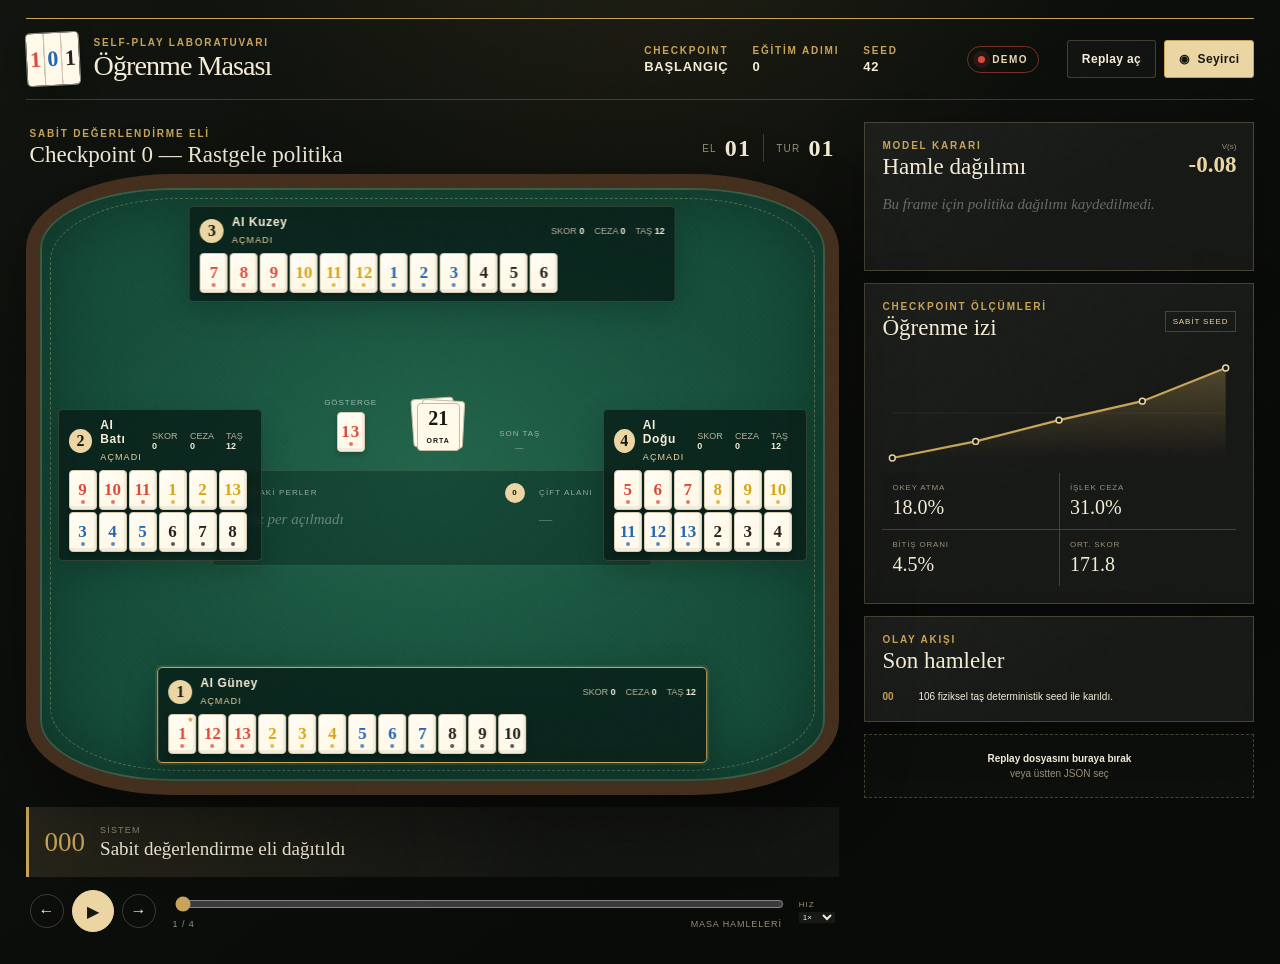
==== viewer/index.html @ 7d92582c "feat(viewer): add replay studio and video export" ====
<!doctype html>
<html lang="tr">
  <head>
    <meta charset="UTF-8" />
    <meta name="viewport" content="width=device-width, initial-scale=1.0" />
    <meta
      name="description"
      content="AI Okey checkpoint gelişimini sabit eller ve deterministik replay'lerle izleyin."
    />
    <title>AI Okey — Öğrenme Masası</title>
    <link rel="stylesheet" href="./styles.css" />
  </head>
  <body>
    <div class="grain" aria-hidden="true"></div>
    <main class="app-shell">
      <header class="broadcast-bar">
        <div class="brand-lockup">
          <div class="brand-mark" aria-hidden="true">
            <span>1</span><span>0</span><span>1</span>
          </div>
          <div>
            <p class="eyebrow">SELF-PLAY LABORATUVARI</p>
            <h1>Öğrenme Masası</h1>
          </div>
        </div>

        <div class="broadcast-meta" aria-label="Replay bilgileri">
          <div>
            <span class="meta-label">CHECKPOINT</span>
            <strong id="checkpointLabel">BAŞLANGIÇ</strong>
          </div>
          <div>
            <span class="meta-label">EĞİTİM ADIMI</span>
            <strong id="trainingStep">0</strong>
          </div>
          <div>
            <span class="meta-label">SEED</span>
            <strong id="seedLabel">—</strong>
          </div>
          <div class="live-pill">
            <span class="live-dot" aria-hidden="true"></span>
            <span id="replayStatus">DEMO</span>
          </div>
        </div>

        <div class="header-actions">
          <label class="file-button" for="replayFile">
            Replay aç
            <input id="replayFile" type="file" accept=".json,application/json" />
          </label>
          <button id="spectatorToggle" class="icon-button" type="button" aria-pressed="true">
            <span aria-hidden="true">◉</span>
            Seyirci
          </button>
        </div>
      </header>

      <section class="stage-grid">
        <section class="table-stage" aria-label="101 Okey masası">
          <div class="stage-heading">
            <div>
              <p class="eyebrow">SABİT DEĞERLENDİRME ELİ</p>
              <h2 id="episodeTitle">Model gelişim replay’i</h2>
            </div>
            <div class="turn-stamp">
              <span>EL</span>
              <strong id="roundLabel">01</strong>
              <i></i>
              <span>TUR</span>
              <strong id="turnLabel">01</strong>
            </div>
          </div>

          <div id="okeyTable" class="okey-table">
            <div class="table-stitch" aria-hidden="true"></div>
            <div class="seat seat-north" data-seat="2"></div>
            <div class="seat seat-east" data-seat="3"></div>
            <div class="seat seat-south" data-seat="0"></div>
            <div class="seat seat-west" data-seat="1"></div>

            <div class="table-center">
              <div class="round-context">
                <div class="context-tile">
                  <span>GÖSTERGE</span>
                  <div id="indicatorTile"></div>
                </div>
                <div class="stock-stack" aria-label="Ortadaki taş sayısı">
                  <i></i><i></i><i></i>
                  <strong id="stockCount">—</strong>
                  <span>ORTA</span>
                </div>
                <div class="context-tile">
                  <span>SON TAŞ</span>
                  <div id="discardTile"></div>
                </div>
              </div>

              <div class="table-layout">
                <section>
                  <div class="section-label">
                    <span>MASADAKİ PERLER</span>
                    <b id="meldCount">0</b>
                  </div>
                  <div id="tableMelds" class="meld-grid empty-state">
                    Henüz per açılmadı
                  </div>
                </section>
                <section class="pair-section">
                  <div class="section-label">
                    <span>ÇİFT ALANI</span>
                    <b id="pairCount">0</b>
                  </div>
                  <div id="pairArea" class="pair-grid empty-state">—</div>
                </section>
              </div>
            </div>
          </div>

          <div class="action-ribbon">
            <div class="action-index" id="actionIndex">000</div>
            <div>
              <p id="actionActor">Sistem</p>
              <h3 id="actionNarration">Replay yükleniyor…</h3>
            </div>
            <div id="actionPenalty" class="penalty-chip hidden">+101 CEZA</div>
          </div>

          <div class="transport">
            <button id="previousFrame" type="button" aria-label="Önceki hamle">←</button>
            <button id="playPause" class="play-button" type="button" aria-label="Oynat">
              <span id="playIcon">▶</span>
            </button>
            <button id="nextFrame" type="button" aria-label="Sonraki hamle">→</button>
            <div class="timeline-wrap">
              <input
                id="timeline"
                type="range"
                min="0"
                max="0"
                value="0"
                aria-label="Replay zaman çizgisi"
              />
              <div class="timeline-meta">
                <span id="frameCounter">1 / 1</span>
                <span id="phaseLabel">DAĞITIM</span>
              </div>
            </div>
            <label class="speed-control">
              <span>HIZ</span>
              <select id="playbackSpeed" aria-label="Oynatma hızı">
                <option value="1600">0.5×</option>
                <option value="900" selected>1×</option>
                <option value="450">2×</option>
                <option value="220">4×</option>
              </select>
            </label>
          </div>
        </section>

        <aside class="analysis-rail" aria-label="Model analizi">
          <section class="rail-card decision-card">
            <div class="rail-title">
              <div>
                <p class="eyebrow">MODEL KARARI</p>
                <h2>Hamle dağılımı</h2>
              </div>
              <div class="value-badge">
                <span>V(s)</span>
                <strong id="stateValue">0.00</strong>
              </div>
            </div>
            <div id="candidateList" class="candidate-list"></div>
          </section>

          <section class="rail-card metric-card">
            <div class="rail-title">
              <div>
                <p class="eyebrow">CHECKPOINT ÖLÇÜMLERİ</p>
                <h2>Öğrenme izi</h2>
              </div>
              <span class="metric-delta" id="metricDelta">SABİT SEED</span>
            </div>
            <svg
              id="metricChart"
              class="metric-chart"
              viewBox="0 0 480 150"
              role="img"
              aria-label="Checkpoint performans grafiği"
            ></svg>
            <div class="metric-grid">
              <div>
                <span>OKEY ATMA</span>
                <strong id="okeyDiscardMetric">—</strong>
              </div>
              <div>
                <span>İŞLEK CEZA</span>
                <strong id="playablePenaltyMetric">—</strong>
              </div>
              <div>
                <span>BİTİŞ ORANI</span>
                <strong id="finishRateMetric">—</strong>
              </div>
              <div>
                <span>ORT. SKOR</span>
                <strong id="averageScoreMetric">—</strong>
              </div>
            </div>
          </section>

          <section class="rail-card event-card">
            <div class="rail-title">
              <div>
                <p class="eyebrow">OLAY AKIŞI</p>
                <h2>Son hamleler</h2>
              </div>
            </div>
            <ol id="eventLog" class="event-log"></ol>
          </section>

          <section id="dropZone" class="drop-zone" tabindex="0">
            <strong>Replay dosyasını buraya bırak</strong>
            <span>veya üstten JSON seç</span>
          </section>
        </aside>
      </section>
    </main>

    <template id="tileTemplate">
      <div class="okey-tile">
        <span class="tile-number"></span>
        <i class="tile-mark"></i>
      </div>
    </template>
    <script src="./app.js"></script>
  </body>
</html>
---- viewer/styles.css ----
:root {
  color-scheme: dark;
  --ink: #171711;
  --paper: #f4ecd7;
  --ivory: #fff9e9;
  --baize: #154d3a;
  --baize-deep: #0b3026;
  --baize-light: #247059;
  --brass: #c8a45a;
  --brass-pale: #ead5a3;
  --red: #d94a3d;
  --yellow: #d5a616;
  --blue: #2566b1;
  --black: #22221f;
  --muted: #998f79;
  --panel: #171916;
  --line: rgba(234, 213, 163, 0.22);
  --shadow: 0 24px 70px rgba(0, 0, 0, 0.38);
  --display: "Bodoni 72", "Bodoni MT", Georgia, serif;
  --body: Bahnschrift, "Trebuchet MS", sans-serif;
}

* {
  box-sizing: border-box;
}

html {
  min-width: 320px;
  background: #0b0d0b;
}

body {
  min-height: 100vh;
  margin: 0;
  color: var(--paper);
  background:
    radial-gradient(circle at 50% -20%, rgba(200, 164, 90, 0.12), transparent 36%),
    linear-gradient(145deg, #11140f 0%, #090b09 72%);
  font-family: var(--body);
}

button,
select,
input {
  font: inherit;
}

button,
.file-button {
  color: inherit;
}

button {
  cursor: pointer;
}

.grain {
  position: fixed;
  inset: 0;
  z-index: 10;
  pointer-events: none;
  opacity: 0.12;
  background-image: url("data:image/svg+xml,%3Csvg viewBox='0 0 180 180' xmlns='http://www.w3.org/2000/svg'%3E%3Cfilter id='n'%3E%3CfeTurbulence type='fractalNoise' baseFrequency='.85' numOctaves='3' stitchTiles='stitch'/%3E%3C/filter%3E%3Crect width='100%25' height='100%25' filter='url(%23n)' opacity='.32'/%3E%3C/svg%3E");
  mix-blend-mode: soft-light;
}

.app-shell {
  width: min(1920px, 100%);
  min-height: 100vh;
  margin: 0 auto;
  padding: 18px clamp(14px, 2vw, 34px) 32px;
}

.broadcast-bar {
  display: grid;
  grid-template-columns: minmax(260px, 1fr) auto auto;
  align-items: center;
  gap: 28px;
  min-height: 82px;
  border-top: 1px solid var(--brass);
  border-bottom: 1px solid var(--line);
}

.brand-lockup,
.broadcast-meta,
.header-actions,
.rail-title,
.stage-heading,
.turn-stamp,
.action-ribbon,
.transport,
.section-label {
  display: flex;
  align-items: center;
}

.brand-lockup {
  gap: 14px;
}

.brand-mark {
  display: grid;
  grid-template-columns: repeat(3, 1fr);
  width: 54px;
  height: 54px;
  overflow: hidden;
  color: var(--ink);
  border: 1px solid rgba(255, 249, 233, 0.52);
  border-radius: 5px;
  box-shadow: 0 7px 20px rgba(0, 0, 0, 0.28);
  transform: rotate(-3deg);
}

.brand-mark span {
  display: grid;
  place-items: center;
  color: var(--red);
  background: var(--ivory);
  font-family: var(--display);
  font-size: 22px;
  font-weight: 800;
}

.brand-mark span:nth-child(2) {
  color: var(--blue);
  border-inline: 1px solid #cabfa8;
}

.brand-mark span:nth-child(3) {
  color: var(--black);
}

.eyebrow,
.meta-label {
  margin: 0;
  color: var(--brass);
  font-size: 10px;
  font-weight: 700;
  letter-spacing: 0.18em;
}

h1,
h2,
h3,
p {
  margin-top: 0;
}

.brand-lockup h1 {
  margin: 2px 0 0;
  font-family: var(--display);
  font-size: clamp(24px, 2.2vw, 38px);
  font-weight: 500;
  letter-spacing: -0.035em;
}

.broadcast-meta {
  gap: 24px;
}

.broadcast-meta > div:not(.live-pill) {
  display: grid;
  gap: 3px;
  min-width: 80px;
}

.broadcast-meta strong {
  font-size: 13px;
  letter-spacing: 0.06em;
}

.live-pill {
  display: flex;
  align-items: center;
  gap: 7px;
  padding: 7px 10px;
  color: #ecd8b3;
  border: 1px solid rgba(217, 74, 61, 0.52);
  border-radius: 999px;
  font-size: 10px;
  font-weight: 800;
  letter-spacing: 0.14em;
}

.live-dot {
  width: 7px;
  height: 7px;
  border-radius: 50%;
  background: var(--red);
  box-shadow: 0 0 0 5px rgba(217, 74, 61, 0.12);
  animation: livePulse 1.8s ease-in-out infinite;
}

.header-actions {
  justify-content: end;
  gap: 8px;
}

.file-button,
.icon-button {
  display: inline-flex;
  align-items: center;
  gap: 8px;
  min-height: 38px;
  padding: 0 14px;
  border: 1px solid var(--line);
  border-radius: 3px;
  background: rgba(255, 255, 255, 0.025);
  font-size: 12px;
  font-weight: 700;
  letter-spacing: 0.03em;
  transition: 160ms ease;
}

.file-button:hover,
.icon-button:hover,
.icon-button[aria-pressed="true"] {
  color: var(--ink);
  border-color: var(--brass);
  background: var(--brass-pale);
}

.file-button input {
  position: absolute;
  width: 1px;
  height: 1px;
  opacity: 0;
}

.stage-grid {
  display: grid;
  grid-template-columns: minmax(0, 1fr) minmax(310px, 390px);
  gap: clamp(16px, 2vw, 30px);
  padding-top: 22px;
}

.table-stage {
  min-width: 0;
}

.stage-heading {
  justify-content: space-between;
  min-height: 52px;
  padding-inline: 4px;
}

.stage-heading h2,
.rail-title h2 {
  margin: 3px 0 0;
  font-family: var(--display);
  font-size: 23px;
  font-weight: 500;
}

.turn-stamp {
  gap: 8px;
  color: var(--muted);
  font-size: 10px;
  letter-spacing: 0.12em;
}

.turn-stamp strong {
  color: var(--paper);
  font-family: var(--display);
  font-size: 24px;
}

.turn-stamp i {
  width: 1px;
  height: 28px;
  margin-inline: 4px;
  background: var(--line);
}

.okey-table {
  position: relative;
  min-height: clamp(570px, 69vh, 760px);
  overflow: hidden;
  border: 14px solid #442f1e;
  border-radius: 18% / 12%;
  background:
    radial-gradient(ellipse at 50% 48%, rgba(50, 126, 95, 0.48), transparent 62%),
    repeating-linear-gradient(45deg, rgba(255, 255, 255, 0.012) 0 1px, transparent 1px 4px),
    var(--baize);
  box-shadow:
    inset 0 0 0 2px rgba(234, 213, 163, 0.2),
    inset 0 0 80px rgba(0, 0, 0, 0.42),
    var(--shadow);
}

.table-stitch {
  position: absolute;
  inset: 10px;
  pointer-events: none;
  border: 1px dashed rgba(234, 213, 163, 0.3);
  border-radius: 17% / 11%;
}

.seat {
  position: absolute;
  z-index: 2;
  display: grid;
  gap: 6px;
  min-width: 160px;
  padding: 8px 10px;
  border: 1px solid rgba(234, 213, 163, 0.17);
  border-radius: 5px;
  background: rgba(8, 28, 22, 0.78);
  box-shadow: 0 10px 28px rgba(0, 0, 0, 0.18);
  backdrop-filter: blur(4px);
}

.seat.active {
  border-color: var(--brass);
  box-shadow:
    0 0 0 2px rgba(200, 164, 90, 0.15),
    0 12px 34px rgba(0, 0, 0, 0.3);
}

.seat-north {
  top: 18px;
  left: 50%;
  width: min(62%, 660px);
  transform: translateX(-50%);
}

.seat-south {
  bottom: 18px;
  left: 50%;
  width: min(70%, 740px);
  transform: translateX(-50%);
}

.seat-west {
  top: 50%;
  left: 18px;
  width: min(26%, 245px);
  transform: translateY(-50%);
}

.seat-east {
  top: 50%;
  right: 18px;
  width: min(26%, 245px);
  transform: translateY(-50%);
}

.seat-heading {
  display: flex;
  align-items: center;
  justify-content: space-between;
  gap: 10px;
}

.seat-identity {
  display: flex;
  align-items: center;
  gap: 8px;
}

.seat-number {
  display: grid;
  place-items: center;
  width: 24px;
  height: 24px;
  color: var(--ink);
  border-radius: 50%;
  background: var(--brass-pale);
  font-family: var(--display);
  font-weight: 800;
}

.seat h3 {
  margin: 0;
  font-size: 12px;
  letter-spacing: 0.05em;
}

.seat-mode {
  color: var(--brass-pale);
  font-size: 9px;
  letter-spacing: 0.12em;
}

.seat-stats {
  display: flex;
  gap: 10px;
  color: #b9b19d;
  font-size: 9px;
}

.seat-stats strong {
  color: var(--paper);
}

.rack {
  display: flex;
  flex-wrap: wrap;
  gap: 2px;
  min-height: 36px;
}

.rack.concealed {
  overflow: hidden;
  flex-wrap: nowrap;
}

.tile-back {
  width: 19px;
  height: 30px;
  border: 1px solid rgba(234, 213, 163, 0.42);
  border-radius: 3px;
  background:
    linear-gradient(135deg, transparent 35%, rgba(234, 213, 163, 0.22) 35% 50%, transparent 50%),
    #203f34;
}

.table-center {
  position: absolute;
  inset: 144px clamp(170px, 22%, 270px) 150px;
  z-index: 1;
  display: grid;
  align-content: center;
  gap: 18px;
}

.round-context {
  display: flex;
  align-items: end;
  justify-content: center;
  gap: 30px;
}

.context-tile {
  display: grid;
  justify-items: center;
  gap: 5px;
  color: rgba(255, 255, 255, 0.55);
  font-size: 8px;
  letter-spacing: 0.12em;
}

.stock-stack {
  position: relative;
  display: grid;
  place-items: center;
  width: 62px;
  height: 52px;
  color: var(--ink);
}

.stock-stack i {
  position: absolute;
  width: 43px;
  height: 48px;
  border: 1px solid #c7bca2;
  border-radius: 4px;
  background: var(--ivory);
}

.stock-stack i:nth-child(1) {
  transform: translate(-5px, -4px) rotate(-4deg);
}

.stock-stack i:nth-child(2) {
  transform: translate(4px, -2px) rotate(3deg);
}

.stock-stack i:nth-child(3) {
  transform: translateY(1px);
}

.stock-stack strong,
.stock-stack span {
  position: relative;
  z-index: 1;
}

.stock-stack strong {
  font-family: var(--display);
  font-size: 20px;
}

.stock-stack span {
  margin-top: -7px;
  font-size: 7px;
  font-weight: 900;
  letter-spacing: 0.14em;
}

.table-layout {
  display: grid;
  grid-template-columns: minmax(0, 1fr) minmax(100px, 0.3fr);
  gap: 14px;
  max-height: 265px;
  overflow: auto;
  padding: 12px;
  border: 1px solid rgba(234, 213, 163, 0.14);
  border-radius: 5px;
  background: rgba(5, 27, 20, 0.36);
  scrollbar-color: var(--brass) transparent;
}

.section-label {
  justify-content: space-between;
  margin-bottom: 8px;
  color: rgba(255, 255, 255, 0.54);
  font-size: 8px;
  letter-spacing: 0.14em;
}

.section-label b {
  display: grid;
  place-items: center;
  min-width: 20px;
  height: 20px;
  color: var(--ink);
  border-radius: 50%;
  background: var(--brass-pale);
}

.meld-grid,
.pair-grid {
  display: flex;
  flex-wrap: wrap;
  align-items: flex-start;
  gap: 9px;
}

.meld,
.pair {
  display: flex;
  gap: 2px;
  padding: 4px;
  border: 1px solid rgba(255, 255, 255, 0.08);
  border-radius: 4px;
  background: rgba(0, 0, 0, 0.13);
}

.empty-state {
  min-height: 42px;
  color: rgba(255, 255, 255, 0.35);
  font-family: var(--display);
  font-size: 15px;
  font-style: italic;
}

.okey-tile {
  position: relative;
  display: grid;
  place-items: center;
  width: 28px;
  height: 40px;
  color: var(--black);
  border: 1px solid #d9ccb2;
  border-radius: 4px;
  background:
    linear-gradient(140deg, rgba(255, 255, 255, 0.8), transparent 45%),
    var(--ivory);
  box-shadow:
    inset -2px -3px 0 rgba(111, 82, 39, 0.08),
    0 3px 4px rgba(0, 0, 0, 0.2);
  font-family: var(--display);
  font-size: 17px;
  font-weight: 800;
  transition: transform 180ms ease;
}

.rack .okey-tile:hover {
  z-index: 3;
  transform: translateY(-5px) rotate(-1deg);
}

.okey-tile.red {
  color: var(--red);
}

.okey-tile.yellow {
  color: var(--yellow);
}

.okey-tile.blue {
  color: var(--blue);
}

.okey-tile.black {
  color: var(--black);
}

.okey-tile.fake {
  color: var(--red);
  font-size: 12px;
}

.okey-tile.real-okey::after {
  content: "★";
  position: absolute;
  top: 1px;
  right: 2px;
  color: var(--brass);
  font-size: 7px;
}

.tile-mark {
  position: absolute;
  bottom: 5px;
  width: 4px;
  height: 4px;
  border-radius: 50%;
  background: currentColor;
  opacity: 0.75;
}

.action-ribbon {
  gap: 15px;
  min-height: 70px;
  margin-top: 12px;
  padding: 10px 16px;
  border-left: 3px solid var(--brass);
  background:
    linear-gradient(90deg, rgba(200, 164, 90, 0.1), transparent 64%),
    #131512;
}

.action-index {
  color: var(--brass);
  font-family: var(--display);
  font-size: 27px;
}

.action-ribbon p {
  margin: 0 0 3px;
  color: var(--muted);
  font-size: 9px;
  letter-spacing: 0.13em;
  text-transform: uppercase;
}

.action-ribbon h3 {
  margin: 0;
  font-family: var(--display);
  font-size: 19px;
  font-weight: 500;
}

.penalty-chip {
  margin-left: auto;
  padding: 8px 11px;
  color: #fff2e9;
  border: 1px solid rgba(217, 74, 61, 0.7);
  border-radius: 3px;
  background: rgba(217, 74, 61, 0.18);
  font-size: 11px;
  font-weight: 900;
}

.hidden {
  display: none !important;
}

.transport {
  gap: 8px;
  padding: 13px 4px 0;
}

.transport button {
  display: grid;
  place-items: center;
  width: 34px;
  height: 34px;
  border: 1px solid var(--line);
  border-radius: 50%;
  background: transparent;
}

.transport button:hover {
  border-color: var(--brass);
}

.transport .play-button {
  width: 42px;
  height: 42px;
  color: var(--ink);
  border-color: var(--brass-pale);
  background: var(--brass-pale);
}

.timeline-wrap {
  flex: 1;
  display: grid;
  gap: 5px;
  margin-inline: 9px;
}

#timeline {
  width: 100%;
  accent-color: var(--brass);
}

.timeline-meta {
  display: flex;
  justify-content: space-between;
  color: var(--muted);
  font-size: 9px;
  letter-spacing: 0.1em;
}

.speed-control {
  display: grid;
  gap: 3px;
  color: var(--muted);
  font-size: 8px;
  letter-spacing: 0.12em;
}

.speed-control select {
  color: var(--paper);
  border: 0;
  background: #171916;
}

.analysis-rail {
  display: grid;
  align-content: start;
  gap: 12px;
}

.rail-card {
  padding: 17px;
  border: 1px solid var(--line);
  background:
    linear-gradient(145deg, rgba(255, 255, 255, 0.025), transparent 55%),
    var(--panel);
  box-shadow: 0 16px 42px rgba(0, 0, 0, 0.22);
}

.rail-title {
  justify-content: space-between;
  gap: 12px;
  margin-bottom: 16px;
}

.value-badge {
  display: grid;
  justify-items: end;
  gap: 1px;
}

.value-badge span {
  color: var(--muted);
  font-size: 8px;
}

.value-badge strong {
  color: var(--brass-pale);
  font-family: var(--display);
  font-size: 23px;
}

.candidate-list {
  display: grid;
  gap: 11px;
}

.candidate-row {
  display: grid;
  grid-template-columns: minmax(0, 1fr) 48px;
  gap: 7px;
}

.candidate-label {
  display: flex;
  justify-content: space-between;
  gap: 8px;
  font-size: 10px;
}

.candidate-label span:first-child {
  overflow: hidden;
  text-overflow: ellipsis;
  white-space: nowrap;
}

.candidate-label span:last-child {
  color: var(--brass-pale);
  font-variant-numeric: tabular-nums;
}

.candidate-bar {
  grid-column: 1 / -1;
  height: 4px;
  overflow: hidden;
  background: rgba(255, 255, 255, 0.08);
}

.candidate-bar i {
  display: block;
  height: 100%;
  background: var(--brass);
  transform-origin: left;
  transition: width 300ms ease;
}

.candidate-row.selected .candidate-label span:first-child {
  color: var(--brass-pale);
  font-weight: 800;
}

.candidate-row.selected .candidate-bar {
  box-shadow: 0 0 0 1px rgba(200, 164, 90, 0.25);
}

.metric-delta {
  padding: 5px 7px;
  color: var(--brass-pale);
  border: 1px solid var(--line);
  font-size: 8px;
  letter-spacing: 0.11em;
}

.metric-chart {
  width: 100%;
  min-height: 112px;
  overflow: visible;
}

.metric-chart .grid-line {
  stroke: rgba(255, 255, 255, 0.08);
  stroke-width: 1;
}

.metric-chart .chart-line {
  fill: none;
  stroke: var(--brass);
  stroke-width: 3;
}

.metric-chart .chart-area {
  fill: url("#chartGradient");
}

.metric-chart circle {
  fill: var(--panel);
  stroke: var(--brass-pale);
  stroke-width: 2;
}

.metric-grid {
  display: grid;
  grid-template-columns: repeat(2, 1fr);
  gap: 1px;
  background: var(--line);
}

.metric-grid div {
  display: grid;
  gap: 4px;
  padding: 10px;
  background: var(--panel);
}

.metric-grid span {
  color: var(--muted);
  font-size: 8px;
  letter-spacing: 0.1em;
}

.metric-grid strong {
  font-family: var(--display);
  font-size: 20px;
  font-weight: 500;
}

.event-log {
  display: grid;
  gap: 9px;
  max-height: 180px;
  margin: 0;
  padding: 0;
  overflow: auto;
  list-style: none;
}

.event-log li {
  display: grid;
  grid-template-columns: 27px minmax(0, 1fr);
  gap: 9px;
  color: #bab19f;
  font-size: 10px;
  line-height: 1.35;
}

.event-log b {
  color: var(--brass);
  font-variant-numeric: tabular-nums;
}

.event-log .current-event {
  color: var(--paper);
}

.drop-zone {
  display: grid;
  justify-items: center;
  gap: 4px;
  padding: 18px;
  color: var(--muted);
  border: 1px dashed rgba(234, 213, 163, 0.26);
  background: rgba(255, 255, 255, 0.015);
  font-size: 10px;
  text-align: center;
  transition: 160ms ease;
}

.drop-zone strong {
  color: var(--paper);
}

.drop-zone.dragging {
  color: var(--paper);
  border-color: var(--brass);
  background: rgba(200, 164, 90, 0.08);
}

.frame-enter .table-center,
.frame-enter .action-ribbon {
  animation: frameEnter 300ms ease both;
}

@keyframes livePulse {
  50% {
    opacity: 0.48;
    transform: scale(0.76);
  }
}

@keyframes frameEnter {
  from {
    opacity: 0.45;
    transform: translateY(3px);
  }
}

@media (max-width: 1240px) {
  .broadcast-bar {
    grid-template-columns: 1fr auto;
  }

  .broadcast-meta {
    order: 3;
    grid-column: 1 / -1;
    justify-content: space-between;
    padding: 9px 0;
    border-top: 1px solid var(--line);
  }

  .stage-grid {
    grid-template-columns: minmax(0, 1fr) 320px;
  }

  .table-center {
    inset-inline: 150px;
  }
}

@media (max-width: 960px) {
  .stage-grid {
    grid-template-columns: 1fr;
  }

  .analysis-rail {
    grid-template-columns: repeat(2, minmax(0, 1fr));
  }

  .drop-zone {
    grid-column: 1 / -1;
  }
}

@media (max-width: 680px) {
  .app-shell {
    padding-inline: 10px;
  }

  .broadcast-bar {
    gap: 12px;
  }

  .header-actions {
    flex-direction: column;
    align-items: stretch;
  }

  .broadcast-meta {
    gap: 9px;
    overflow: visible;
  }

  .broadcast-meta > div:not(.live-pill) {
    min-width: 68px;
  }

  .stage-heading {
    align-items: end;
  }

  .stage-heading h2 {
    font-size: 18px;
  }

  .okey-table {
    min-height: 660px;
    border-width: 8px;
    border-radius: 42px;
  }

  .seat {
    min-width: 0;
  }

  .seat-north,
  .seat-south {
    width: calc(100% - 28px);
  }

  .seat-west,
  .seat-east {
    top: 49%;
    width: calc(50% - 22px);
  }

  .seat-west {
    left: 12px;
  }

  .seat-east {
    right: 12px;
  }

  .table-center {
    inset: 142px 12px 155px;
  }

  .round-context {
    gap: 14px;
  }

  .table-layout {
    grid-template-columns: 1fr;
    max-height: 225px;
  }

  .pair-section {
    display: none;
  }

  .rack {
    max-height: 104px;
    overflow: visible;
  }

  .seat-west .rack,
  .seat-east .rack {
    gap: 1px;
  }

  .seat-west .okey-tile,
  .seat-east .okey-tile {
    width: 16px;
    height: 26px;
    font-size: 10px;
  }

  .okey-tile {
    width: 24px;
    height: 34px;
    font-size: 14px;
  }

  .analysis-rail {
    grid-template-columns: 1fr;
  }

  .action-ribbon {
    padding-inline: 10px;
  }

  .action-ribbon h3 {
    font-size: 16px;
  }

  .penalty-chip {
    font-size: 8px;
  }

  .transport {
    flex-wrap: wrap;
  }

  .timeline-wrap {
    order: 2;
    flex-basis: 100%;
  }
}

@media (prefers-reduced-motion: reduce) {
  *,
  *::before,
  *::after {
    scroll-behavior: auto !important;
    animation-duration: 0.001ms !important;
    animation-iteration-count: 1 !important;
    transition-duration: 0.001ms !important;
  }
}
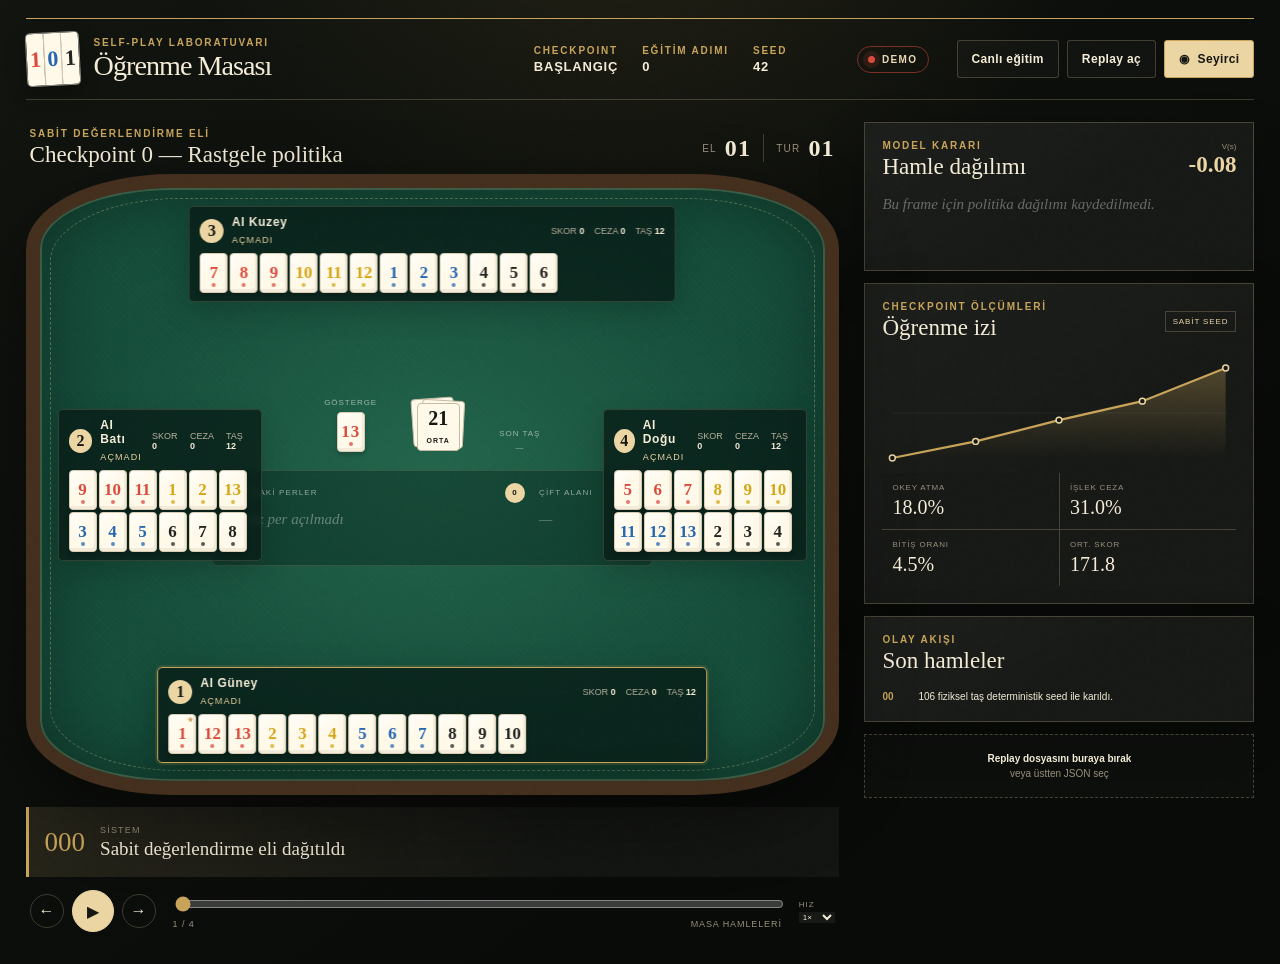
==== commit ead5282c: "feat(viewer): add live self-play training dashboard" ====
--- a/viewer/index.html
+++ b/viewer/index.html
@@ -44,6 +44,9 @@
         </div>
 
         <div class="header-actions">
+          <a class="file-button training-link" href="./training.html">
+            Canlı eğitim
+          </a>
           <label class="file-button" for="replayFile">
             Replay aç
             <input id="replayFile" type="file" accept=".json,application/json" />
--- a/viewer/styles.css
+++ b/viewer/styles.css
@@ -212,6 +212,10 @@
   transition: 160ms ease;
 }
 
+.training-link {
+  text-decoration: none;
+}
+
 .file-button:hover,
 .icon-button:hover,
 .icon-button[aria-pressed="true"] {
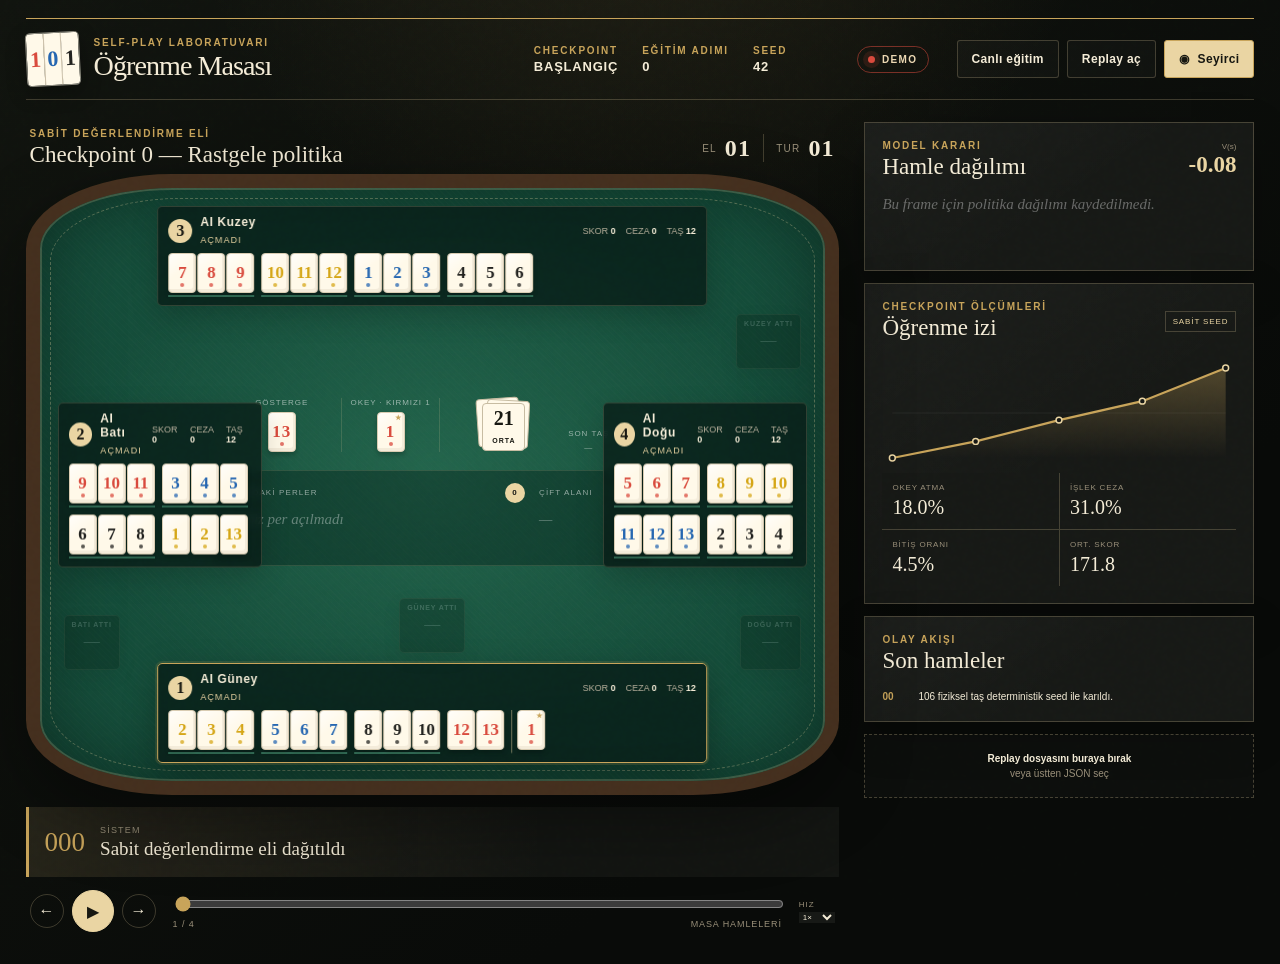
==== commit da30152f: "feat(viewer): clarify racks and discard history" ====
--- a/viewer/index.html
+++ b/viewer/index.html
@@ -81,11 +81,32 @@
             <div class="seat seat-south" data-seat="0"></div>
             <div class="seat seat-west" data-seat="1"></div>
 
+            <div class="discard-lane discard-north empty" data-discard-seat="2">
+              <span>Kuzey attı</span>
+              <div class="discard-tiles"></div>
+            </div>
+            <div class="discard-lane discard-east empty" data-discard-seat="3">
+              <span>Doğu attı</span>
+              <div class="discard-tiles"></div>
+            </div>
+            <div class="discard-lane discard-south empty" data-discard-seat="0">
+              <span>Güney attı</span>
+              <div class="discard-tiles"></div>
+            </div>
+            <div class="discard-lane discard-west empty" data-discard-seat="1">
+              <span>Batı attı</span>
+              <div class="discard-tiles"></div>
+            </div>
+
             <div class="table-center">
               <div class="round-context">
                 <div class="context-tile">
                   <span>GÖSTERGE</span>
                   <div id="indicatorTile"></div>
+                </div>
+                <div class="context-tile okey-context">
+                  <span id="okeyValueLabel">OKEY</span>
+                  <div id="okeyValueTile"></div>
                 </div>
                 <div class="stock-stack" aria-label="Ortadaki taş sayısı">
                   <i></i><i></i><i></i>
--- a/viewer/styles.css
+++ b/viewer/styles.css
@@ -304,6 +304,7 @@
   position: absolute;
   z-index: 2;
   display: grid;
+  box-sizing: border-box;
   gap: 6px;
   min-width: 160px;
   padding: 8px 10px;
@@ -324,7 +325,7 @@
 .seat-north {
   top: 18px;
   left: 50%;
-  width: min(62%, 660px);
+  width: min(70%, 760px);
   transform: translateX(-50%);
 }
 
@@ -400,13 +401,38 @@
 .rack {
   display: flex;
   flex-wrap: wrap;
-  gap: 2px;
+  align-items: flex-start;
+  gap: 7px;
   min-height: 36px;
+}
+
+.rack-group {
+  display: flex;
+  flex-wrap: wrap;
+  gap: 1px;
+  max-width: 100%;
+  padding-bottom: 2px;
+  border-bottom: 2px solid transparent;
+}
+
+.rack-group-run {
+  border-color: rgba(98, 197, 155, 0.46);
+}
+
+.rack-group-set,
+.rack-group-pair {
+  border-color: rgba(234, 213, 163, 0.4);
+}
+
+.rack-group-okey {
+  padding-left: 5px;
+  border-left: 1px solid rgba(234, 213, 163, 0.45);
 }
 
 .rack.concealed {
   overflow: hidden;
   flex-wrap: nowrap;
+  gap: 2px;
 }
 
 .tile-back {
@@ -432,7 +458,89 @@
   display: flex;
   align-items: end;
   justify-content: center;
-  gap: 30px;
+  gap: clamp(16px, 2.6vw, 34px);
+}
+
+.okey-context {
+  padding-inline: 8px;
+  border-inline: 1px solid rgba(234, 213, 163, 0.16);
+}
+
+.discard-lane {
+  position: absolute;
+  z-index: 3;
+  display: grid;
+  justify-items: center;
+  gap: 4px;
+  padding: 5px 7px;
+  border: 1px solid rgba(234, 213, 163, 0.16);
+  border-radius: 5px;
+  background: rgba(5, 27, 20, 0.72);
+  box-shadow: 0 6px 20px rgba(0, 0, 0, 0.18);
+}
+
+.discard-lane > span {
+  color: rgba(255, 255, 255, 0.48);
+  font-size: 7px;
+  font-weight: 800;
+  letter-spacing: 0.12em;
+  text-transform: uppercase;
+}
+
+.discard-lane.empty {
+  opacity: 0.34;
+}
+
+.discard-lane.empty .discard-tiles::after {
+  content: "—";
+  color: rgba(255, 255, 255, 0.45);
+  font-family: var(--display);
+}
+
+.discard-tiles {
+  display: flex;
+  gap: 3px;
+  min-height: 32px;
+}
+
+.discard-entry {
+  transition: opacity 180ms ease;
+}
+
+.discard-entry.taken {
+  opacity: 0.35;
+}
+
+.discard-entry.latest .okey-tile {
+  outline: 2px solid var(--brass);
+  outline-offset: 1px;
+}
+
+.discard-lane .okey-tile {
+  width: 22px;
+  height: 32px;
+  font-size: 13px;
+}
+
+.discard-north {
+  top: 126px;
+  right: 24px;
+}
+
+.discard-south {
+  bottom: 128px;
+  left: 50%;
+  transform: translateX(-50%);
+}
+
+.discard-west {
+  top: calc(50% + 130px);
+  left: 24px;
+}
+
+.discard-east {
+  top: calc(50% + 130px);
+  right: 24px;
 }
 
 .context-tile {
@@ -1013,7 +1121,7 @@
   }
 
   .okey-table {
-    min-height: 660px;
+    min-height: 860px;
     border-width: 8px;
     border-radius: 42px;
   }
@@ -1029,8 +1137,9 @@
 
   .seat-west,
   .seat-east {
-    top: 49%;
+    top: 174px;
     width: calc(50% - 22px);
+    transform: none;
   }
 
   .seat-west {
@@ -1042,11 +1151,59 @@
   }
 
   .table-center {
-    inset: 142px 12px 155px;
+    inset: 350px 12px 164px;
   }
 
   .round-context {
-    gap: 14px;
+    gap: 9px;
+  }
+
+  .context-tile {
+    font-size: 7px;
+  }
+
+  .okey-context {
+    padding-inline: 3px;
+  }
+
+  .discard-lane {
+    padding: 3px;
+  }
+
+  .discard-lane > span {
+    display: none;
+  }
+
+  .discard-lane .discard-entry:not(.latest) {
+    display: none;
+  }
+
+  .discard-north {
+    top: 145px;
+    right: auto;
+    left: 50%;
+    transform: translateX(-50%);
+  }
+
+  .discard-south {
+    bottom: 145px;
+  }
+
+  .discard-west {
+    top: 323px;
+    left: 25%;
+    transform: translateX(-50%);
+  }
+
+  .discard-east {
+    top: 323px;
+    right: 25%;
+    transform: translateX(50%);
+  }
+
+  .discard-west .discard-tiles,
+  .discard-east .discard-tiles {
+    display: flex;
   }
 
   .table-layout {
@@ -1061,18 +1218,38 @@
   .rack {
     max-height: 104px;
     overflow: visible;
+    gap: 5px;
   }
 
   .seat-west .rack,
   .seat-east .rack {
-    gap: 1px;
+    gap: 4px;
+    overflow: hidden;
+  }
+
+  .seat-west .seat-heading,
+  .seat-east .seat-heading {
+    display: grid;
+    justify-content: stretch;
+    gap: 2px;
+  }
+
+  .seat-west .seat-stats,
+  .seat-east .seat-stats {
+    justify-content: flex-start;
+    gap: 6px;
+  }
+
+  .seat-west .rack-group,
+  .seat-east .rack-group {
+    gap: 0;
   }
 
   .seat-west .okey-tile,
   .seat-east .okey-tile {
-    width: 16px;
-    height: 26px;
-    font-size: 10px;
+    width: 14px;
+    height: 24px;
+    font-size: 9px;
   }
 
   .okey-tile {
